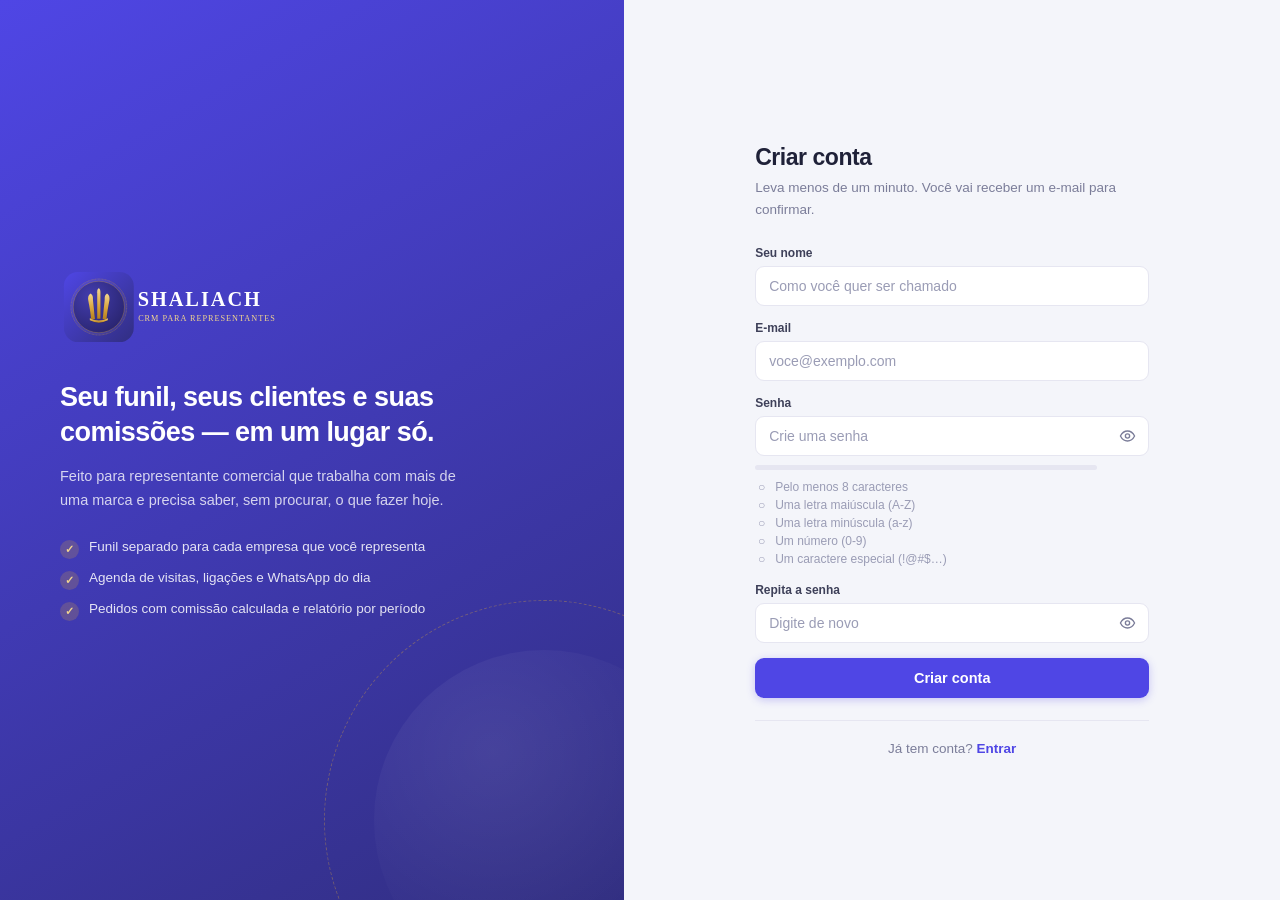
==== cadastro.html @ f612534b "commitado" ====
<!DOCTYPE html>
<html lang="pt-BR">
<head>
<meta charset="UTF-8">
<meta name="viewport" content="width=device-width, initial-scale=1.0">
<title>Criar conta — Shaliach</title>
<link rel="icon" href="img/faviconlogo.ico" sizes="any">
<link rel="icon" type="image/svg+xml" href="img/logo-icone.svg">
<meta name="theme-color" content="#4F46E5">
<link rel="stylesheet" href="assets/css/auth.css">
</head>
<body>
<div class="auth">
  <div class="auth-marca">
    <img src="img/logo-branco.svg" alt="Shaliach — CRM para representantes">
    <h2>Seu funil, seus clientes e suas comissões — em um lugar só.</h2>
    <p>Feito para representante comercial que trabalha com mais de uma marca e precisa saber, sem procurar, o que fazer hoje.</p>
    <ul class="auth-lista">
      <li><span class="pt">✓</span> Funil separado para cada empresa que você representa</li>
      <li><span class="pt">✓</span> Agenda de visitas, ligações e WhatsApp do dia</li>
      <li><span class="pt">✓</span> Pedidos com comissão calculada e relatório por período</li>
    </ul>
  </div>
  <div class="auth-form">
    <div class="auth-caixa">
      <h1>Criar conta</h1>
      <p class="sub">Leva menos de um minuto. Você vai receber um e-mail para confirmar.</p>

      <div id="authAviso" class="aviso hidden"></div>

      <form id="formCadastro" novalidate>
        <div class="campo">
          <label for="nome">Seu nome</label>
          <input type="text" id="nome" placeholder="Como você quer ser chamado" autocomplete="name" required>
        </div>
        <div class="campo">
          <label for="email">E-mail</label>
          <input type="email" id="email" placeholder="voce@exemplo.com" autocomplete="email" required>
        </div>
        <div class="campo">
          <label for="senha">Senha</label>
          <div class="campo-senha">
            <input type="password" id="senha" placeholder="Crie uma senha" autocomplete="new-password" required>
            <button type="button" class="ver-senha" data-ver="senha" aria-label="Mostrar senha">
            <svg width="17" height="17" viewBox="0 0 24 24" fill="none" stroke="currentColor" stroke-width="1.9" stroke-linecap="round" stroke-linejoin="round"><path d="M2 12s3.6-7 10-7 10 7 10 7-3.6 7-10 7-10-7-10-7z"/><circle cx="12" cy="12" r="3"/></svg>
          </button>
          </div>
          <div id="medidor"></div>
        </div>
        <div class="campo">
          <label for="senha2">Repita a senha</label>
          <div class="campo-senha">
            <input type="password" id="senha2" placeholder="Digite de novo" autocomplete="new-password" required>
            <button type="button" class="ver-senha" data-ver="senha2" aria-label="Mostrar senha">
            <svg width="17" height="17" viewBox="0 0 24 24" fill="none" stroke="currentColor" stroke-width="1.9" stroke-linecap="round" stroke-linejoin="round"><path d="M2 12s3.6-7 10-7 10 7 10 7-3.6 7-10 7-10-7-10-7z"/><circle cx="12" cy="12" r="3"/></svg>
          </button>
          </div>
        </div>

        <button type="submit" class="btn-auth" id="btnCriar">Criar conta</button>
      </form>

      <div class="rodape-auth">
        Já tem conta? <a href="login.html">Entrar</a>
      </div>
    </div>
  </div>
</div>
<script src="assets/js/vendor/supabase.js"></script>
<script src="assets/js/config.js"></script>
<script src="assets/js/auth.js"></script>
<script src="assets/js/tela-comum.js"></script>
<script src="assets/js/tela-cadastro.js"></script>
</body>
</html>
---- assets/css/auth.css ----
/* =========================================================
   auth.css — telas de entrada (login, cadastro, senha)
   ========================================================= */

*,*::before,*::after{box-sizing:border-box;}
html,body{height:100%;margin:0;}
body{
  font-family:"Inter","Segoe UI Variable Text","Segoe UI",-apple-system,BlinkMacSystemFont,Roboto,Helvetica,Arial,sans-serif;
  font-size:14px;color:#1F2138;background:#F4F5FA;
  -webkit-font-smoothing:antialiased;
}
a{color:#4F46E5;text-decoration:none;font-weight:600;}
a:hover{text-decoration:underline;}
button{font-family:inherit;cursor:pointer;}
:focus-visible{outline:2px solid #4F46E5;outline-offset:2px;border-radius:4px;}

/* ---------- estrutura em duas colunas ---------- */
.auth{display:grid;grid-template-columns:minmax(0,1fr) minmax(0,1.05fr);min-height:100vh;}
@media (max-width:900px){ .auth{grid-template-columns:1fr;} }

.auth-marca{
  background:linear-gradient(150deg,#4F46E5 0%,#312E81 100%);
  color:#fff;display:flex;flex-direction:column;justify-content:center;
  padding:56px 60px;position:relative;overflow:hidden;
}
.auth-marca::after{
  content:"";position:absolute;right:-140px;bottom:-140px;
  width:440px;height:440px;border-radius:50%;
  border:1px dashed rgba(217,166,62,.35);
}
.auth-marca::before{
  content:"";position:absolute;right:-90px;bottom:-90px;
  width:340px;height:340px;border-radius:50%;
  background:radial-gradient(circle at 35% 30%,rgba(255,255,255,.08),transparent 65%);
}
.auth-marca img{width:100%;max-width:330px;margin-bottom:34px;}
.auth-marca h2{
  font-size:27px;font-weight:700;letter-spacing:-.02em;
  line-height:1.3;margin:0 0 14px;max-width:430px;
}
.auth-marca p{
  font-size:14.5px;line-height:1.7;color:rgba(255,255,255,.78);
  margin:0;max-width:400px;
}
.auth-lista{margin:26px 0 0;padding:0;list-style:none;position:relative;z-index:1;}
.auth-lista li{
  display:flex;align-items:flex-start;gap:10px;
  font-size:13.5px;color:rgba(255,255,255,.86);margin-bottom:11px;
}
.auth-lista .pt{
  width:19px;height:19px;border-radius:50%;flex:0 0 19px;margin-top:1px;
  background:rgba(217,166,62,.22);color:#F3D68F;
  display:flex;align-items:center;justify-content:center;font-size:11px;font-weight:700;
}
@media (max-width:900px){
  .auth-marca{padding:34px 26px 30px;text-align:center;align-items:center;}
  .auth-marca img{max-width:250px;margin-bottom:20px;}
  .auth-marca h2{font-size:20px;}
  .auth-marca p,.auth-lista{display:none;}
}

.auth-form{
  display:flex;align-items:center;justify-content:center;
  padding:44px 28px;background:#F4F5FA;
}
.auth-caixa{width:100%;max-width:394px;}
.auth-logo-mobile{display:none;}
@media (max-width:900px){ .auth-form{padding:30px 22px 50px;} }

.auth-caixa h1{font-size:23px;font-weight:700;letter-spacing:-.02em;margin:0 0 6px;}
.auth-caixa .sub{font-size:13.5px;color:#7B7D99;line-height:1.6;margin:0 0 26px;}

/* ---------- campos ---------- */
.campo{margin-bottom:15px;}
.campo label{
  display:block;font-size:12px;font-weight:700;color:#3E4059;margin-bottom:6px;
}
.campo input{
  width:100%;border:1px solid #E6E6F1;background:#fff;border-radius:9px;
  padding:11px 13px;font-size:14px;font-family:inherit;color:#1F2138;
  transition:border-color .14s,box-shadow .14s;
}
.campo input::placeholder{color:#9A9CB5;}
.campo input:focus{outline:none;border-color:#4F46E5;box-shadow:0 0 0 3px rgba(79,70,229,.13);}
.campo input.erro{border-color:#E24C4B;box-shadow:0 0 0 3px rgba(226,76,75,.12);}
.campo-senha{position:relative;}
.campo-senha input{padding-right:44px;}
.ver-senha{
  position:absolute;right:6px;top:50%;transform:translateY(-50%);
  border:none;background:none;color:#7B7D99;padding:7px;border-radius:6px;line-height:0;
}
.ver-senha:hover{background:#EFEDFD;color:#4F46E5;}

.linha-extra{
  display:flex;align-items:center;justify-content:space-between;
  gap:12px;margin:-4px 0 20px;font-size:13px;
}
.lembrar{display:flex;align-items:center;gap:7px;color:#4A4C68;cursor:pointer;}
.lembrar input{accent-color:#4F46E5;width:15px;height:15px;}

/* ---------- botões ---------- */
.btn-auth{
  width:100%;border:none;background:#4F46E5;color:#fff;
  border-radius:9px;padding:12px;font-size:14.5px;font-weight:700;
  box-shadow:0 2px 8px rgba(79,70,229,.28);transition:background .14s;
}
.btn-auth:hover:not(:disabled){background:#4038CE;}
.btn-auth:disabled{opacity:.65;cursor:not-allowed;}
.btn-auth.carregando{position:relative;color:rgba(255,255,255,.9);}
.btn-sec{
  width:100%;border:1px solid #E6E6F1;background:#fff;color:#3E4059;
  border-radius:9px;padding:11px;font-size:14px;font-weight:600;margin-top:10px;
}
.btn-sec:hover{background:#FAFAFE;border-color:#D8D8E8;}

.rodape-auth{
  text-align:center;font-size:13.5px;color:#7B7D99;margin-top:22px;
  padding-top:20px;border-top:1px solid #E6E6F1;
}

/* ---------- avisos ---------- */
.aviso{
  border-radius:9px;padding:11px 13px;font-size:13px;
  line-height:1.55;margin-bottom:18px;
}
.aviso.erro{background:#FCECEC;border:1px solid #F2CFCF;color:#A4302F;}
.aviso.ok{background:#E6F7F0;border:1px solid #BFE8D7;color:#0F7A54;}
.aviso.info{background:#EAF2FD;border:1px solid #C6DDF7;color:#1B5FA8;}
.hidden{display:none !important;}

/* ---------- medidor de senha ---------- */
.forca{display:flex;align-items:center;gap:10px;margin:9px 0 8px;}
.forca-barra{
  flex:1;height:5px;background:#E6E6F1;border-radius:20px;overflow:hidden;
}
.forca-barra i{display:block;height:100%;border-radius:20px;transition:width .2s,background .2s;}
.forca-barra .fraca{background:#E24C4B;}
.forca-barra .media{background:#E0912F;}
.forca-barra .boa{background:#2E7FE0;}
.forca-barra .forte{background:#17A673;}
.forca-txt{font-size:11.5px;font-weight:700;min-width:42px;}
.forca-txt.fraca{color:#E24C4B;}
.forca-txt.media{color:#B4741F;}
.forca-txt.boa{color:#2E7FE0;}
.forca-txt.forte{color:#17A673;}

.regras{list-style:none;margin:0 0 4px;padding:0;}
.regras li{
  display:flex;align-items:center;gap:7px;
  font-size:12px;color:#9A9CB5;padding:2px 0;
}
.regras li.ok{color:#17A673;}
.regras .marca{width:13px;text-align:center;font-weight:700;}

/* ---------- sucesso (e-mail enviado) ---------- */
.sucesso{text-align:center;}
.sucesso .icone{
  width:56px;height:56px;border-radius:50%;margin:0 auto 18px;
  background:#E6F7F0;color:#17A673;
  display:flex;align-items:center;justify-content:center;
}
.sucesso h1{margin-bottom:10px;}
.sucesso .sub{margin-bottom:22px;}
.email-destaque{font-weight:700;color:#1F2138;}
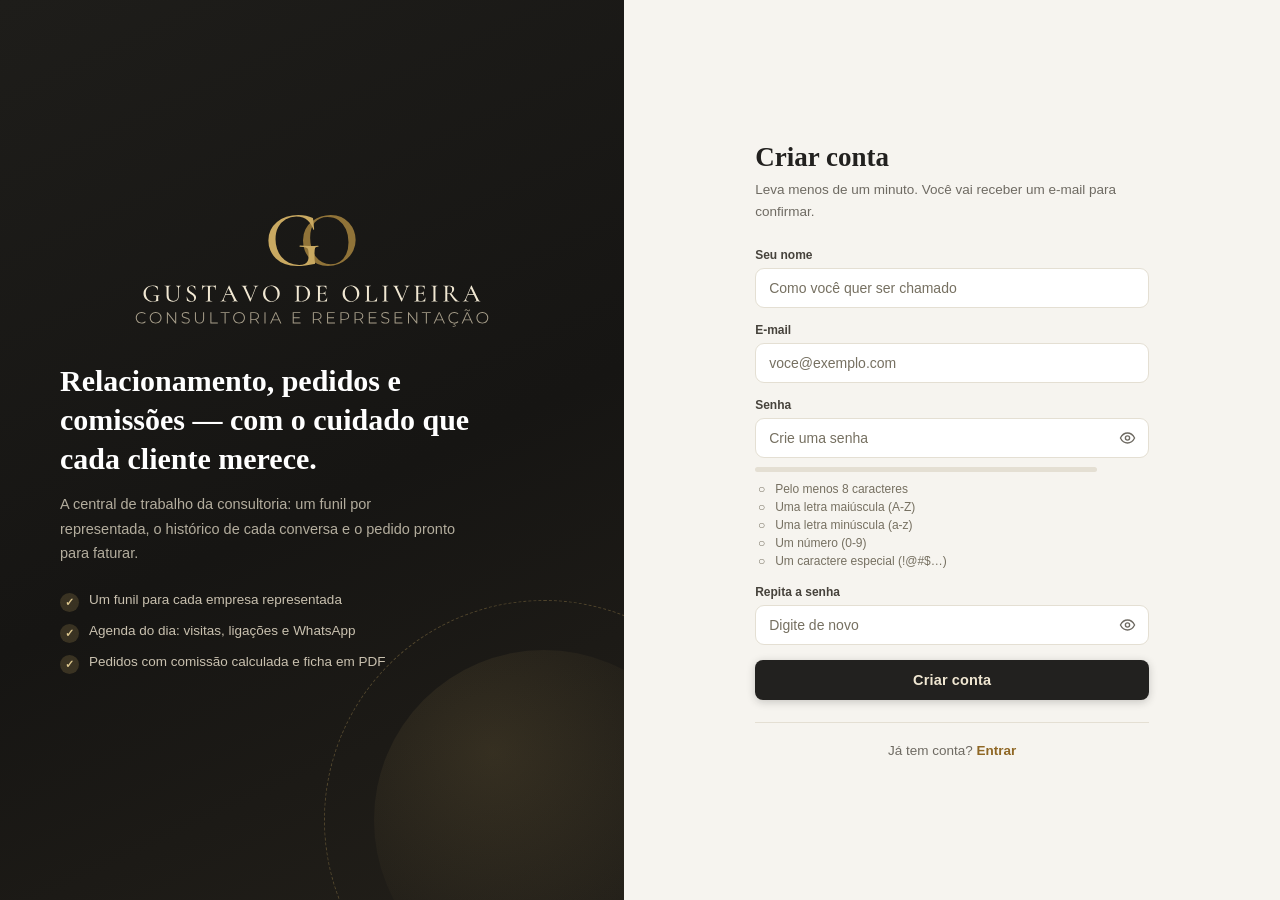
==== commit 8f45743e: "a" ====
--- a/cadastro.html
+++ b/cadastro.html
@@ -3,22 +3,22 @@
 <head>
 <meta charset="UTF-8">
 <meta name="viewport" content="width=device-width, initial-scale=1.0">
-<title>Criar conta — Shaliach</title>
+<title>Criar conta — Gustavo de Oliveira</title>
 <link rel="icon" href="img/faviconlogo.ico" sizes="any">
 <link rel="icon" type="image/svg+xml" href="img/logo-icone.svg">
-<meta name="theme-color" content="#4F46E5">
+<meta name="theme-color" content="#161513">
 <link rel="stylesheet" href="assets/css/auth.css">
 </head>
 <body>
 <div class="auth">
   <div class="auth-marca">
-    <img src="img/logo-branco.svg" alt="Shaliach — CRM para representantes">
-    <h2>Seu funil, seus clientes e suas comissões — em um lugar só.</h2>
-    <p>Feito para representante comercial que trabalha com mais de uma marca e precisa saber, sem procurar, o que fazer hoje.</p>
+    <img src="img/logo-branco.svg" alt="Gustavo de Oliveira — Consultoria e Representação">
+    <h2>Relacionamento, pedidos e comissões — com o cuidado que cada cliente merece.</h2>
+    <p>A central de trabalho da consultoria: um funil por representada, o histórico de cada conversa e o pedido pronto para faturar.</p>
     <ul class="auth-lista">
-      <li><span class="pt">✓</span> Funil separado para cada empresa que você representa</li>
-      <li><span class="pt">✓</span> Agenda de visitas, ligações e WhatsApp do dia</li>
-      <li><span class="pt">✓</span> Pedidos com comissão calculada e relatório por período</li>
+      <li><span class="pt">✓</span> Um funil para cada empresa representada</li>
+      <li><span class="pt">✓</span> Agenda do dia: visitas, ligações e WhatsApp</li>
+      <li><span class="pt">✓</span> Pedidos com comissão calculada e ficha em PDF</li>
     </ul>
   </div>
   <div class="auth-form">
--- a/assets/css/auth.css
+++ b/assets/css/auth.css
@@ -6,116 +6,118 @@
 html,body{height:100%;margin:0;}
 body{
   font-family:"Inter","Segoe UI Variable Text","Segoe UI",-apple-system,BlinkMacSystemFont,Roboto,Helvetica,Arial,sans-serif;
-  font-size:14px;color:#1F2138;background:#F4F5FA;
+  font-size:14px;color:#22211F;background:#F6F4EF;
   -webkit-font-smoothing:antialiased;
 }
-a{color:#4F46E5;text-decoration:none;font-weight:600;}
+a{color:#8F6725;text-decoration:none;font-weight:600;}
 a:hover{text-decoration:underline;}
 button{font-family:inherit;cursor:pointer;}
-:focus-visible{outline:2px solid #4F46E5;outline-offset:2px;border-radius:4px;}
+:focus-visible{outline:2px solid #8F6725;outline-offset:2px;border-radius:4px;}
 
 /* ---------- estrutura em duas colunas ---------- */
 .auth{display:grid;grid-template-columns:minmax(0,1fr) minmax(0,1.05fr);min-height:100vh;}
 @media (max-width:900px){ .auth{grid-template-columns:1fr;} }
 
 .auth-marca{
-  background:linear-gradient(150deg,#4F46E5 0%,#312E81 100%);
+  background:linear-gradient(155deg,#1E1D1A 0%,#161513 55%,#221F19 100%);
   color:#fff;display:flex;flex-direction:column;justify-content:center;
   padding:56px 60px;position:relative;overflow:hidden;
 }
 .auth-marca::after{
   content:"";position:absolute;right:-140px;bottom:-140px;
   width:440px;height:440px;border-radius:50%;
-  border:1px dashed rgba(217,166,62,.35);
+  border:1px dashed rgba(201,169,97,.30);
 }
 .auth-marca::before{
   content:"";position:absolute;right:-90px;bottom:-90px;
   width:340px;height:340px;border-radius:50%;
-  background:radial-gradient(circle at 35% 30%,rgba(255,255,255,.08),transparent 65%);
+  background:radial-gradient(circle at 35% 30%,rgba(201,169,97,.14),transparent 68%);
 }
-.auth-marca img{width:100%;max-width:330px;margin-bottom:34px;}
+.auth-marca img{height:112px;width:auto;max-width:100%;margin-bottom:34px;}
 .auth-marca h2{
-  font-size:27px;font-weight:700;letter-spacing:-.02em;
+  font-family:"Cormorant Garamond",Georgia,serif;
+  font-size:30px;font-weight:600;letter-spacing:0;
   line-height:1.3;margin:0 0 14px;max-width:430px;
 }
 .auth-marca p{
-  font-size:14.5px;line-height:1.7;color:rgba(255,255,255,.78);
+  font-size:14.5px;line-height:1.7;color:rgba(240,231,210,.72);
   margin:0;max-width:400px;
 }
 .auth-lista{margin:26px 0 0;padding:0;list-style:none;position:relative;z-index:1;}
 .auth-lista li{
   display:flex;align-items:flex-start;gap:10px;
-  font-size:13.5px;color:rgba(255,255,255,.86);margin-bottom:11px;
+  font-size:13.5px;color:rgba(240,231,210,.82);margin-bottom:11px;
 }
 .auth-lista .pt{
   width:19px;height:19px;border-radius:50%;flex:0 0 19px;margin-top:1px;
-  background:rgba(217,166,62,.22);color:#F3D68F;
+  background:rgba(201,169,97,.20);color:#DFC98F;
   display:flex;align-items:center;justify-content:center;font-size:11px;font-weight:700;
 }
 @media (max-width:900px){
   .auth-marca{padding:34px 26px 30px;text-align:center;align-items:center;}
-  .auth-marca img{max-width:250px;margin-bottom:20px;}
+  .auth-marca img{height:78px;margin-bottom:20px;}
   .auth-marca h2{font-size:20px;}
   .auth-marca p,.auth-lista{display:none;}
 }
 
 .auth-form{
   display:flex;align-items:center;justify-content:center;
-  padding:44px 28px;background:#F4F5FA;
+  padding:44px 28px;background:#F6F4EF;
 }
 .auth-caixa{width:100%;max-width:394px;}
 .auth-logo-mobile{display:none;}
 @media (max-width:900px){ .auth-form{padding:30px 22px 50px;} }
 
-.auth-caixa h1{font-size:23px;font-weight:700;letter-spacing:-.02em;margin:0 0 6px;}
-.auth-caixa .sub{font-size:13.5px;color:#7B7D99;line-height:1.6;margin:0 0 26px;}
+.auth-caixa h1{font-family:"Cormorant Garamond",Georgia,serif;font-size:27px;font-weight:600;letter-spacing:0;margin:0 0 6px;}
+.auth-caixa .sub{font-size:13.5px;color:#6E6A62;line-height:1.6;margin:0 0 26px;}
 
 /* ---------- campos ---------- */
 .campo{margin-bottom:15px;}
 .campo label{
-  display:block;font-size:12px;font-weight:700;color:#3E4059;margin-bottom:6px;
+  display:block;font-size:12px;font-weight:700;color:#46423B;margin-bottom:6px;
 }
 .campo input{
-  width:100%;border:1px solid #E6E6F1;background:#fff;border-radius:9px;
-  padding:11px 13px;font-size:14px;font-family:inherit;color:#1F2138;
+  width:100%;border:1px solid #E4DFD3;background:#fff;border-radius:9px;
+  padding:11px 13px;font-size:14px;font-family:inherit;color:#22211F;
   transition:border-color .14s,box-shadow .14s;
 }
-.campo input::placeholder{color:#9A9CB5;}
-.campo input:focus{outline:none;border-color:#4F46E5;box-shadow:0 0 0 3px rgba(79,70,229,.13);}
-.campo input.erro{border-color:#E24C4B;box-shadow:0 0 0 3px rgba(226,76,75,.12);}
+.campo input::placeholder{color:#767061;}
+.campo input:focus{outline:none;border-color:#8F6725;box-shadow:0 0 0 3px rgba(168,124,46,.16);}
+.campo input.erro{border-color:#B3453F;box-shadow:0 0 0 3px rgba(179,69,63,.14);}
 .campo-senha{position:relative;}
 .campo-senha input{padding-right:44px;}
 .ver-senha{
   position:absolute;right:6px;top:50%;transform:translateY(-50%);
-  border:none;background:none;color:#7B7D99;padding:7px;border-radius:6px;line-height:0;
+  border:none;background:none;color:#6E6A62;padding:7px;border-radius:6px;line-height:0;
 }
-.ver-senha:hover{background:#EFEDFD;color:#4F46E5;}
+.ver-senha:hover{background:#FAF6EC;color:#8F6725;}
 
 .linha-extra{
   display:flex;align-items:center;justify-content:space-between;
   gap:12px;margin:-4px 0 20px;font-size:13px;
 }
-.lembrar{display:flex;align-items:center;gap:7px;color:#4A4C68;cursor:pointer;}
-.lembrar input{accent-color:#4F46E5;width:15px;height:15px;}
+.lembrar{display:flex;align-items:center;gap:7px;color:#46423B;cursor:pointer;}
+.lembrar input{accent-color:#A87C2E;width:15px;height:15px;}
 
 /* ---------- botões ---------- */
 .btn-auth{
-  width:100%;border:none;background:#4F46E5;color:#fff;
-  border-radius:9px;padding:12px;font-size:14.5px;font-weight:700;
-  box-shadow:0 2px 8px rgba(79,70,229,.28);transition:background .14s;
+  width:100%;border:none;background:#22211F;color:#F0E7D2;
+  border-radius:8px;padding:12px;font-size:14.5px;font-weight:700;
+  letter-spacing:.01em;
+  box-shadow:0 2px 8px rgba(34,33,31,.22);transition:background .14s;
 }
-.btn-auth:hover:not(:disabled){background:#4038CE;}
+.btn-auth:hover:not(:disabled){background:#33302B;color:#fff;}
 .btn-auth:disabled{opacity:.65;cursor:not-allowed;}
 .btn-auth.carregando{position:relative;color:rgba(255,255,255,.9);}
 .btn-sec{
-  width:100%;border:1px solid #E6E6F1;background:#fff;color:#3E4059;
+  width:100%;border:1px solid #E4DFD3;background:#fff;color:#46423B;
   border-radius:9px;padding:11px;font-size:14px;font-weight:600;margin-top:10px;
 }
-.btn-sec:hover{background:#FAFAFE;border-color:#D8D8E8;}
+.btn-sec:hover{background:#FBF9F4;border-color:#D8D1C1;}
 
 .rodape-auth{
-  text-align:center;font-size:13.5px;color:#7B7D99;margin-top:22px;
-  padding-top:20px;border-top:1px solid #E6E6F1;
+  text-align:center;font-size:13.5px;color:#6E6A62;margin-top:22px;
+  padding-top:20px;border-top:1px solid #E4DFD3;
 }
 
 /* ---------- avisos ---------- */
@@ -123,42 +125,42 @@
   border-radius:9px;padding:11px 13px;font-size:13px;
   line-height:1.55;margin-bottom:18px;
 }
-.aviso.erro{background:#FCECEC;border:1px solid #F2CFCF;color:#A4302F;}
-.aviso.ok{background:#E6F7F0;border:1px solid #BFE8D7;color:#0F7A54;}
-.aviso.info{background:#EAF2FD;border:1px solid #C6DDF7;color:#1B5FA8;}
+.aviso.erro{background:#F9EBEA;border:1px solid #EBCFCC;color:#8E332E;}
+.aviso.ok{background:#E8F3EE;border:1px solid #C3DED2;color:#1F6449;}
+.aviso.info{background:#EBF1F8;border:1px solid #CBDAEA;color:#2C5A87;}
 .hidden{display:none !important;}
 
 /* ---------- medidor de senha ---------- */
 .forca{display:flex;align-items:center;gap:10px;margin:9px 0 8px;}
 .forca-barra{
-  flex:1;height:5px;background:#E6E6F1;border-radius:20px;overflow:hidden;
+  flex:1;height:5px;background:#E4DFD3;border-radius:20px;overflow:hidden;
 }
 .forca-barra i{display:block;height:100%;border-radius:20px;transition:width .2s,background .2s;}
-.forca-barra .fraca{background:#E24C4B;}
-.forca-barra .media{background:#E0912F;}
-.forca-barra .boa{background:#2E7FE0;}
-.forca-barra .forte{background:#17A673;}
+.forca-barra .fraca{background:#B3453F;}
+.forca-barra .media{background:#B5822B;}
+.forca-barra .boa{background:#3A6EA5;}
+.forca-barra .forte{background:#2E7D5B;}
 .forca-txt{font-size:11.5px;font-weight:700;min-width:42px;}
-.forca-txt.fraca{color:#E24C4B;}
-.forca-txt.media{color:#B4741F;}
-.forca-txt.boa{color:#2E7FE0;}
-.forca-txt.forte{color:#17A673;}
+.forca-txt.fraca{color:#B3453F;}
+.forca-txt.media{color:#8F6725;}
+.forca-txt.boa{color:#3A6EA5;}
+.forca-txt.forte{color:#2E7D5B;}
 
 .regras{list-style:none;margin:0 0 4px;padding:0;}
 .regras li{
   display:flex;align-items:center;gap:7px;
-  font-size:12px;color:#9A9CB5;padding:2px 0;
+  font-size:12px;color:#767061;padding:2px 0;
 }
-.regras li.ok{color:#17A673;}
+.regras li.ok{color:#2E7D5B;}
 .regras .marca{width:13px;text-align:center;font-weight:700;}
 
 /* ---------- sucesso (e-mail enviado) ---------- */
 .sucesso{text-align:center;}
 .sucesso .icone{
   width:56px;height:56px;border-radius:50%;margin:0 auto 18px;
-  background:#E6F7F0;color:#17A673;
+  background:#E8F3EE;color:#2E7D5B;
   display:flex;align-items:center;justify-content:center;
 }
 .sucesso h1{margin-bottom:10px;}
 .sucesso .sub{margin-bottom:22px;}
-.email-destaque{font-weight:700;color:#1F2138;}
+.email-destaque{font-weight:700;color:#22211F;}
